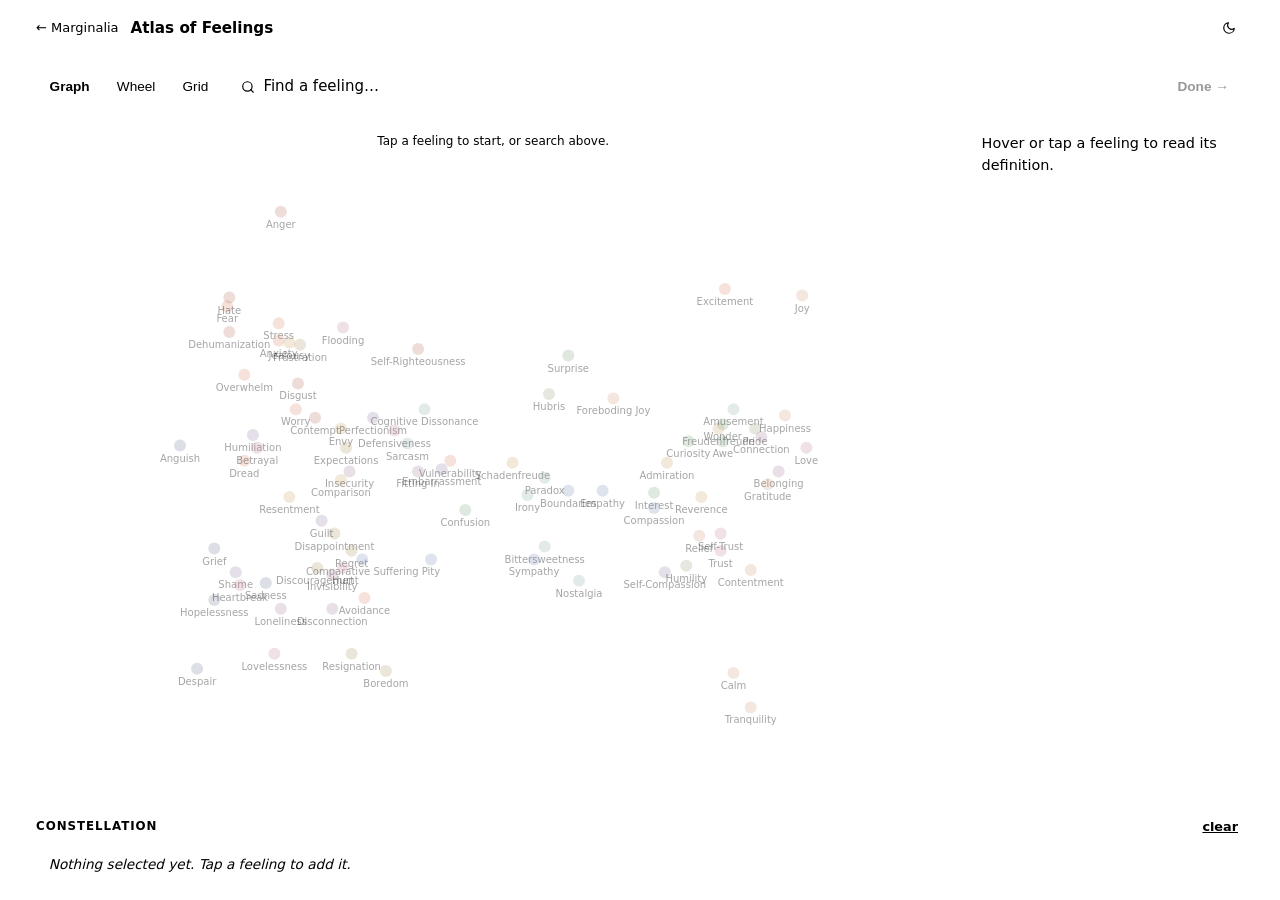
==== docs/atlas/index.html @ 87a5a922 "Add Atlas of the Heart with interactive feelings selector Atlas does not produce skills, it produces" ====
<!DOCTYPE html>
<html lang="en">
<head>
  <meta charset="utf-8">
  <meta name="viewport" content="width=device-width, initial-scale=1, viewport-fit=cover">
  <title>Atlas of Feelings — Marginalia</title>
  <link rel="stylesheet" href="https://k1monfared.github.io/site_kit/css/base.css">
  <link rel="stylesheet" href="styles.css?v=20260508b">
  <script src="https://k1monfared.github.io/site_kit/js/theme.js"></script>
</head>
<body>
  <header class="page-header">
    <div class="page-header-inner">
      <a class="back-link" href="../">&#8592; Marginalia</a>
      <span class="page-header-title">Atlas of Feelings</span>
      <button class="theme-toggle" id="theme-toggle" aria-label="Toggle theme">
        <svg class="moon-icon" width="14" height="14" viewBox="0 0 24 24" fill="none" stroke="currentColor" stroke-width="2" stroke-linecap="round" stroke-linejoin="round">
          <path d="M21 12.79A9 9 0 1 1 11.21 3 7 7 0 0 0 21 12.79z"/>
        </svg>
        <svg class="sun-icon" width="14" height="14" viewBox="0 0 24 24" fill="none" stroke="currentColor" stroke-width="2" stroke-linecap="round" stroke-linejoin="round" style="display:none">
          <circle cx="12" cy="12" r="5"/>
          <line x1="12" y1="1" x2="12" y2="3"/><line x1="12" y1="21" x2="12" y2="23"/>
          <line x1="4.22" y1="4.22" x2="5.64" y2="5.64"/><line x1="18.36" y1="18.36" x2="19.78" y2="19.78"/>
          <line x1="1" y1="12" x2="3" y2="12"/><line x1="21" y1="12" x2="23" y2="12"/>
          <line x1="4.22" y1="19.78" x2="5.64" y2="18.36"/><line x1="18.36" y1="5.64" x2="19.78" y2="4.22"/>
        </svg>
      </button>
    </div>
  </header>

  <main id="app">
    <div class="toolbar">
      <div class="view-tabs" role="tablist" aria-label="View">
        <button class="view-tab" data-view="graph" role="tab" aria-selected="true">Graph</button>
        <button class="view-tab" data-view="wheel" role="tab" aria-selected="false">Wheel</button>
        <button class="view-tab" data-view="grid"  role="tab" aria-selected="false">Grid</button>
      </div>
      <div class="search-wrap">
        <svg class="search-icon" width="14" height="14" viewBox="0 0 24 24" fill="none" stroke="currentColor" stroke-width="2" stroke-linecap="round" stroke-linejoin="round" aria-hidden="true">
          <circle cx="11" cy="11" r="8"/>
          <line x1="21" y1="21" x2="16.65" y2="16.65"/>
        </svg>
        <input id="search-input" type="search" placeholder="Find a feeling…" autocomplete="off" />
      </div>
      <button id="done-btn" class="primary-btn" disabled>Done <span aria-hidden="true">&rarr;</span></button>
    </div>

    <div class="canvas-wrap">
      <div id="canvas" class="canvas" aria-live="polite"></div>
      <aside id="definition-panel" class="definition-panel" aria-label="Feeling details">
        <div class="def-empty">Hover or tap a feeling to read its definition.</div>
      </aside>
    </div>

    <div class="tray-wrap">
      <div class="tray-label">
        <span>Constellation</span>
        <button id="clear-btn" class="text-btn" type="button">clear</button>
      </div>
      <div id="tray" class="tray"></div>
    </div>
  </main>

  <dialog id="constellation-dialog" class="constellation-dialog">
    <div class="dialog-header">
      <h2 id="constellation-title">Your constellation</h2>
      <button class="icon-btn" id="dialog-close" aria-label="Close">&times;</button>
    </div>
    <div id="constellation-canvas" class="constellation-canvas"></div>
    <div class="dialog-actions">
      <button id="copy-text-btn" class="primary-btn">Copy text</button>
      <button id="copy-link-btn" class="primary-btn">Copy link</button>
      <button id="download-png-btn" class="primary-btn">Download PNG</button>
    </div>
    <div id="dialog-status" class="dialog-status" aria-live="polite"></div>
  </dialog>

  <script src="graph-view.js?v=20260508b"></script>
  <script src="wheel-view.js?v=20260508b"></script>
  <script src="grid-view.js?v=20260508b"></script>
  <script src="constellation.js?v=20260508b"></script>
  <script src="selector.js?v=20260508b"></script>
  <script>
    (function() {
      const btn = document.getElementById('theme-toggle');
      const moonIcon = btn.querySelector('.moon-icon');
      const sunIcon = btn.querySelector('.sun-icon');
      function updateIcons() {
        const isDark = document.documentElement.getAttribute('data-theme') !== 'light';
        moonIcon.style.display = isDark ? 'block' : 'none';
        sunIcon.style.display  = isDark ? 'none'  : 'block';
      }
      btn.addEventListener('click', () => {
        const cur = document.documentElement.getAttribute('data-theme');
        if (cur === 'light') {
          document.documentElement.removeAttribute('data-theme');
          localStorage.setItem('theme', 'dark');
        } else {
          document.documentElement.setAttribute('data-theme', 'light');
          localStorage.setItem('theme', 'light');
        }
        updateIcons();
      });
      updateIcons();
    })();
  </script>
</body>
</html>
---- docs/atlas/styles.css ----
/* Atlas of Feelings — selector styles */

*, *::before, *::after { box-sizing: border-box; }

:root {
  --place-0:  #d97757; /* Uncertain or Too Much  — warm orange */
  --place-1:  #c79a52; /* Compare                — gold */
  --place-2:  #a98850; /* Things Don't Go        — amber */
  --place-3:  #6c9b6d; /* Beyond Us              — sage */
  --place-4:  #7da3a0; /* Aren't What They Seem  — teal-grey */
  --place-5:  #5a6b86; /* Hurting                — dusk blue */
  --place-6:  #6b7fb3; /* With Others            — soft blue */
  --place-7:  #846a92; /* Fall Short             — muted purple */
  --place-8:  #9a6b88; /* Search for Connection  — rose-purple */
  --place-9:  #b97384; /* Heart Is Open          — dusty rose */
  --place-10: #c98e6a; /* Life Is Good           — peach */
  --place-11: #b25d4d; /* Feel Wronged           — clay red */
  --place-12: #8a8e6a; /* Self-Assess            — olive */
  --node-stroke: var(--text);
  --node-stroke-soft: var(--text-muted);
  --backdrop-fill: var(--text-muted);
  --tray-bg: var(--header-bg);
  --panel-bg: var(--header-bg);
}

html, body {
  height: 100%;
}

body {
  font-family: system-ui, -apple-system, sans-serif;
  font-size: 15px;
  line-height: 1.5;
  color: var(--text);
  background: var(--bg);
  margin: 0;
  padding: 0;
  overscroll-behavior: none;
}

/* ── Header ── */
.page-header {
  position: sticky;
  top: 0;
  z-index: 200;
  background: var(--header-bg);
  border-bottom: 1px solid var(--border);
  height: 56px;
  display: flex;
  align-items: center;
}
.page-header-inner {
  width: 100%;
  max-width: 1240px;
  margin: 0 auto;
  padding: 0 1rem;
  display: flex;
  align-items: center;
  gap: 12px;
}
.back-link {
  color: var(--text-muted);
  text-decoration: none;
  font-size: 13px;
  flex-shrink: 0;
}
.back-link:hover { color: var(--link); }
.page-header-title {
  flex: 1;
  font-weight: 600;
  font-size: 0.95rem;
}
.theme-toggle {
  background: transparent;
  border: 1px solid var(--border);
  color: var(--text);
  padding: 5px 8px;
  border-radius: 6px;
  cursor: pointer;
  display: inline-flex;
  align-items: center;
  gap: 5px;
  font-size: 13px;
}
.theme-toggle:hover { border-color: var(--link); color: var(--link); }

/* ── Main layout ── */
#app {
  width: 100%;
  max-width: 1240px;
  margin: 0 auto;
  padding: 0 1rem;
  display: flex;
  flex-direction: column;
  height: calc(100vh - 56px);
  height: calc(100dvh - 56px);
}

.toolbar {
  display: flex;
  align-items: center;
  gap: 0.6rem;
  padding: 0.75rem 0;
  flex-wrap: wrap;
}

.view-tabs {
  display: inline-flex;
  border: 1px solid var(--border);
  border-radius: 8px;
  overflow: hidden;
  background: var(--header-bg);
}
.view-tab {
  background: transparent;
  border: 0;
  color: var(--text-muted);
  padding: 0.4rem 0.85rem;
  font-size: 0.85rem;
  font-weight: 500;
  cursor: pointer;
  border-right: 1px solid var(--border);
}
.view-tab:last-child { border-right: 0; }
.view-tab[aria-selected="true"] {
  color: var(--text);
  background: var(--bg);
  font-weight: 700;
}
.view-tab:hover { color: var(--link); }

.search-wrap {
  flex: 1;
  min-width: 180px;
  display: flex;
  align-items: center;
  gap: 0.4rem;
  border: 1px solid var(--border);
  background: var(--header-bg);
  border-radius: 8px;
  padding: 0.4rem 0.6rem;
}
.search-icon { color: var(--text-muted); flex-shrink: 0; }
#search-input {
  flex: 1;
  border: 0;
  background: transparent;
  color: var(--text);
  font: inherit;
  outline: none;
  min-width: 0;
}
#search-input::placeholder { color: var(--text-muted); }

.primary-btn {
  background: var(--text);
  color: var(--bg);
  border: 1px solid var(--text);
  border-radius: 8px;
  padding: 0.4rem 0.95rem;
  font-size: 0.85rem;
  font-weight: 600;
  cursor: pointer;
  transition: opacity 0.15s;
}
.primary-btn:disabled {
  opacity: 0.4;
  cursor: not-allowed;
}
.primary-btn:hover:not(:disabled) { opacity: 0.85; }
.text-btn {
  background: transparent;
  border: 0;
  color: var(--text-muted);
  font: inherit;
  font-size: 0.8rem;
  cursor: pointer;
  text-decoration: underline;
}
.text-btn:hover { color: var(--link); }
.icon-btn {
  background: transparent;
  border: 0;
  color: var(--text-muted);
  font-size: 1.6rem;
  line-height: 1;
  cursor: pointer;
  padding: 0 0.4rem;
}

/* ── Canvas + side panel ── */
.canvas-wrap {
  flex: 1;
  display: grid;
  grid-template-columns: 1fr 280px;
  gap: 0.85rem;
  min-height: 0;
}
.canvas {
  position: relative;
  border: 1px solid var(--border);
  border-radius: 12px;
  background: var(--header-bg);
  overflow: hidden;
  touch-action: none;
}
.canvas svg {
  width: 100%;
  height: 100%;
  display: block;
}
.canvas .empty-state {
  position: absolute;
  inset: 0;
  display: flex;
  align-items: center;
  justify-content: center;
  color: var(--text-muted);
  font-size: 0.95rem;
  text-align: center;
  padding: 2rem;
}
.canvas .empty-state span {
  max-width: 360px;
  line-height: 1.55;
}
.canvas .placeholder {
  position: absolute;
  inset: 0;
  display: flex;
  flex-direction: column;
  align-items: center;
  justify-content: center;
  color: var(--text-muted);
  text-align: center;
  font-size: 0.95rem;
  padding: 2rem;
}

.definition-panel {
  border: 1px solid var(--border);
  border-radius: 12px;
  background: var(--panel-bg);
  padding: 1rem 1.1rem;
  overflow-y: auto;
  min-height: 0;
}
.def-empty {
  color: var(--text-muted);
  font-size: 0.9rem;
}
.def-name {
  font-size: 1.25rem;
  font-weight: 700;
  margin: 0 0 0.15rem;
}
.def-place {
  font-size: 0.78rem;
  text-transform: uppercase;
  letter-spacing: 0.06em;
  color: var(--text-muted);
  margin: 0 0 0.85rem;
}
.def-body {
  font-size: 0.9rem;
  line-height: 1.55;
  color: var(--text);
  margin: 0 0 0.95rem;
}
.def-section-label {
  font-size: 0.72rem;
  font-weight: 700;
  text-transform: uppercase;
  letter-spacing: 0.07em;
  color: var(--text-muted);
  margin: 1rem 0 0.4rem;
}
.def-examples {
  font-size: 0.85rem;
  color: var(--text-muted);
  font-style: italic;
  line-height: 1.55;
  margin: 0 0 0.5rem;
}
.def-tags {
  display: flex;
  flex-wrap: wrap;
  gap: 0.35rem;
  margin-top: 0.3rem;
}
.def-tag {
  font-size: 0.78rem;
  padding: 0.16rem 0.55rem;
  border-radius: 99px;
  background: transparent;
  border: 1px solid var(--border);
  color: var(--text);
  cursor: pointer;
  font: inherit;
}
.def-tag:hover { border-color: var(--link); color: var(--link); }
.def-tag.is-variation { border-style: dashed; }
.def-actions {
  display: flex;
  gap: 0.4rem;
  margin-top: 1rem;
}
.def-actions button {
  border: 1px solid var(--border);
  background: transparent;
  color: var(--text);
  font: inherit;
  font-size: 0.8rem;
  padding: 0.35rem 0.7rem;
  border-radius: 6px;
  cursor: pointer;
}
.def-actions button:hover { border-color: var(--link); color: var(--link); }

/* ── Tray ── */
.tray-wrap {
  margin: 0.85rem 0 1rem;
}
.tray-label {
  display: flex;
  align-items: center;
  justify-content: space-between;
  font-size: 0.74rem;
  font-weight: 700;
  text-transform: uppercase;
  letter-spacing: 0.08em;
  color: var(--text-muted);
  margin-bottom: 0.45rem;
}
.tray {
  display: flex;
  flex-wrap: wrap;
  gap: 0.4rem;
  min-height: 38px;
  padding: 0.35rem 0.4rem;
  border: 1px dashed var(--border);
  border-radius: 10px;
  background: var(--tray-bg);
}
.tray:empty::before {
  content: 'Nothing selected yet. Tap a feeling to add it.';
  color: var(--text-muted);
  font-size: 0.85rem;
  font-style: italic;
  padding: 0.25rem 0.4rem;
}
.tray-chip {
  display: inline-flex;
  align-items: center;
  gap: 0.35rem;
  padding: 0.3rem 0.5rem 0.3rem 0.7rem;
  border-radius: 99px;
  font-size: 0.85rem;
  font-weight: 500;
  background: var(--bg);
  border: 1px solid var(--border);
  color: var(--text);
  cursor: pointer;
  user-select: none;
  position: relative;
}
.tray-chip::before {
  content: '';
  width: 9px;
  height: 9px;
  border-radius: 50%;
  background: var(--chip-color, var(--text-muted));
}
.tray-chip:hover { border-color: var(--link); }
.tray-chip.is-primary {
  border-color: var(--text);
  font-weight: 700;
  background: var(--header-bg);
}
.tray-chip-x {
  background: transparent;
  border: 0;
  color: var(--text-muted);
  cursor: pointer;
  font-size: 1.1rem;
  line-height: 1;
  padding: 0 0.1rem 0.05rem;
}
.tray-chip-x:hover { color: var(--text); }

/* ── Constellation dialog ── */
.constellation-dialog {
  border: 1px solid var(--border);
  background: var(--bg);
  color: var(--text);
  border-radius: 14px;
  width: min(92vw, 720px);
  padding: 1.1rem 1.3rem 1.3rem;
}
.constellation-dialog::backdrop {
  background: rgba(0,0,0,0.45);
}
.dialog-header {
  display: flex;
  align-items: center;
  justify-content: space-between;
  margin-bottom: 0.9rem;
}
.dialog-header h2 {
  margin: 0;
  font-size: 1.1rem;
}
.constellation-canvas {
  border: 1px solid var(--border);
  border-radius: 10px;
  background: var(--header-bg);
  height: 360px;
  margin-bottom: 0.85rem;
  overflow: hidden;
}
.dialog-actions {
  display: flex;
  flex-wrap: wrap;
  gap: 0.5rem;
}
.dialog-status {
  font-size: 0.85rem;
  color: var(--text-muted);
  margin-top: 0.6rem;
  min-height: 1.2em;
}

/* ── Graph view (SVG) ── */
.gv-backdrop circle { fill: var(--backdrop-fill); opacity: 0.10; }
.gv-backdrop circle.gv-back-near { opacity: 0.18; }
.gv-edge { stroke: var(--text-muted); stroke-width: 1.1; fill: none; opacity: 0.6; }
.gv-edge.gv-edge-variation { stroke-dasharray: 3 3; opacity: 0.5; }
.gv-edge.gv-edge-anchor { stroke: var(--text); opacity: 0.85; stroke-width: 1.4; }
.gv-edge.gv-edge-ghost { stroke-dasharray: 2 4; opacity: 0.45; }
.gv-node {
  cursor: pointer;
  transition: r 0.15s, opacity 0.15s;
}
.gv-node circle {
  stroke: var(--bg);
  stroke-width: 1.5;
}
.gv-node text {
  fill: var(--text);
  font-family: system-ui, sans-serif;
  font-size: 12px;
  font-weight: 500;
  pointer-events: none;
  text-anchor: middle;
}
.gv-node.gv-node-center text { font-weight: 700; font-size: 14px; }
.gv-node.gv-node-anchor text { font-weight: 600; }
.gv-node.gv-node-back  { opacity: 0.35; }
.gv-node.gv-node-back text { font-size: 10px; fill: var(--text-muted); }
.gv-node.is-hover circle { stroke-width: 3; stroke: var(--text); }
.gv-node.is-search-match circle { stroke: var(--link); stroke-width: 3; }
.gv-node.is-search-dim { opacity: 0.18; }

/* ── Wheel view (SVG) ── */
.wv-wedge { stroke: var(--bg); stroke-width: 1; cursor: pointer; }
.wv-wedge:hover { filter: brightness(1.12); }
.wv-petal-text {
  fill: var(--text);
  font-family: system-ui, sans-serif;
  font-size: 10.5px;
  pointer-events: none;
}
.wv-place-label {
  fill: var(--text);
  font-family: system-ui, sans-serif;
  font-size: 10px;
  font-weight: 700;
  text-transform: uppercase;
  letter-spacing: 0.04em;
  pointer-events: none;
}
.wv-petal-selected { stroke: var(--text); stroke-width: 2.5; }
.wv-petal-search-match { stroke: var(--link); stroke-width: 2.5; }
.wv-petal-search-dim { opacity: 0.25; }

/* ── Grid view (SVG) ── */
.gridv-axis { stroke: var(--border); stroke-width: 1; }
.gridv-axis-label {
  fill: var(--text-muted);
  font-family: system-ui, sans-serif;
  font-size: 10.5px;
  font-weight: 600;
  text-transform: uppercase;
  letter-spacing: 0.06em;
}
.gridv-dot { cursor: pointer; transition: r 0.15s; }
.gridv-dot circle { stroke: var(--bg); stroke-width: 1.5; }
.gridv-dot text {
  fill: var(--text);
  font-family: system-ui, sans-serif;
  font-size: 10.5px;
  pointer-events: none;
  text-anchor: middle;
}
.gridv-dot.is-selected circle { stroke: var(--text); stroke-width: 2.5; }
.gridv-dot.is-hover circle { stroke: var(--text); stroke-width: 3; }
.gridv-dot.is-search-match circle { stroke: var(--link); stroke-width: 2.5; }
.gridv-dot.is-search-dim { opacity: 0.2; }
.gridv-lasso { fill: var(--link); fill-opacity: 0.06; stroke: var(--link); stroke-dasharray: 4 3; stroke-width: 1; }

/* ── Responsive: narrow / phone ── */
@media (max-width: 760px) {
  #app { padding: 0 0.6rem; height: calc(100dvh - 56px); }
  .toolbar { gap: 0.4rem; }
  .view-tab { padding: 0.4rem 0.65rem; font-size: 0.8rem; }
  .canvas-wrap {
    grid-template-columns: 1fr;
    grid-template-rows: 1fr auto;
    gap: 0.6rem;
  }
  .definition-panel {
    max-height: 32vh;
    padding: 0.85rem;
  }
  .gv-node text { font-size: 11px; }
  .gv-node.gv-node-center text { font-size: 13px; }
}

@media (max-width: 480px) {
  .page-header-title { font-size: 0.85rem; }
}
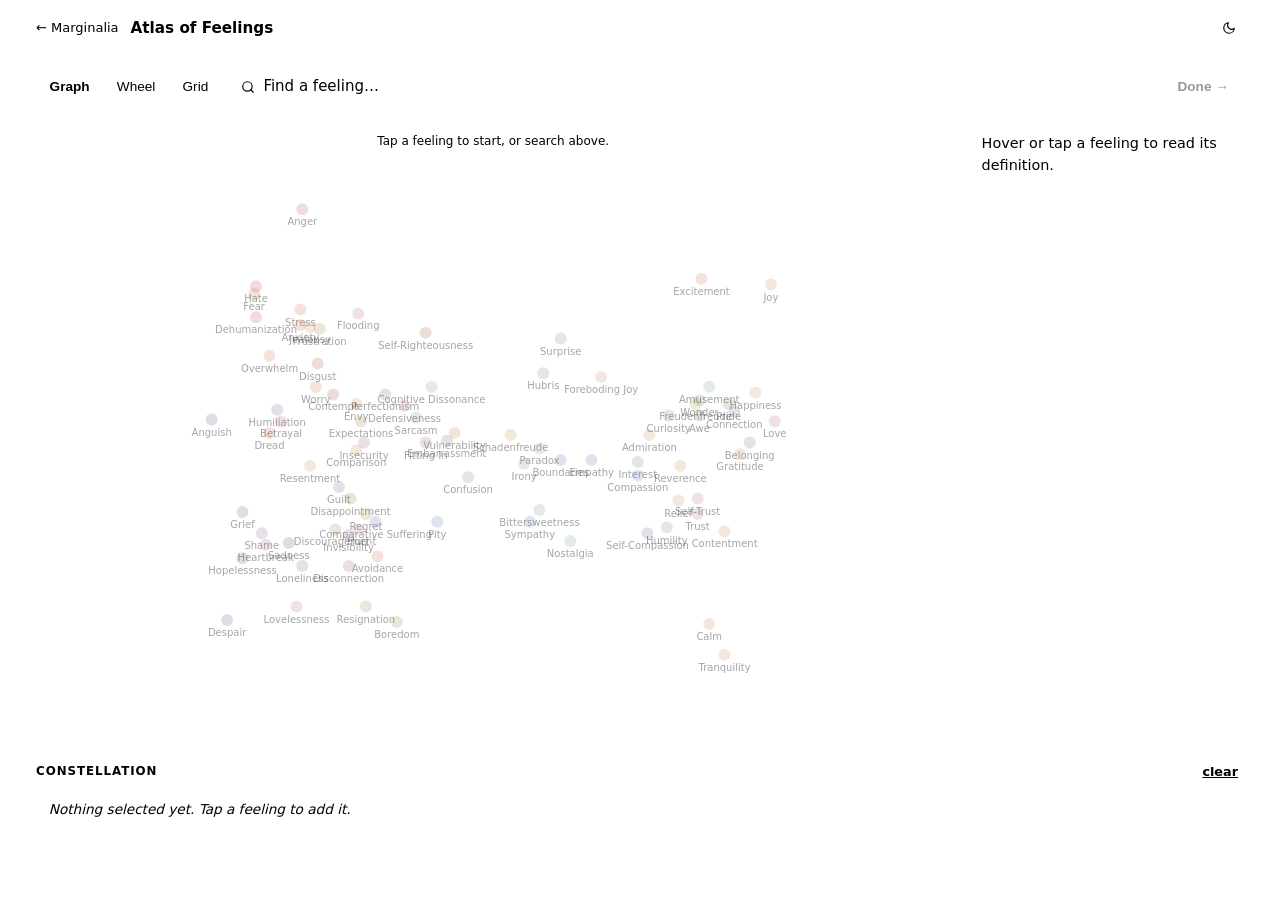
==== commit c27db360: "Make the page scrollable Two things were locking the page to the viewport:  - #app had a fixed `heig" ====
--- a/docs/atlas/index.html
+++ b/docs/atlas/index.html
@@ -5,7 +5,7 @@
   <meta name="viewport" content="width=device-width, initial-scale=1, viewport-fit=cover">
   <title>Atlas of Feelings — Marginalia</title>
   <link rel="stylesheet" href="https://k1monfared.github.io/site_kit/css/base.css">
-  <link rel="stylesheet" href="styles.css?v=20260508b">
+  <link rel="stylesheet" href="styles.css?v=20260508i">
   <script src="https://k1monfared.github.io/site_kit/js/theme.js"></script>
 </head>
 <body>
@@ -75,11 +75,11 @@
     <div id="dialog-status" class="dialog-status" aria-live="polite"></div>
   </dialog>
 
-  <script src="graph-view.js?v=20260508b"></script>
-  <script src="wheel-view.js?v=20260508b"></script>
-  <script src="grid-view.js?v=20260508b"></script>
-  <script src="constellation.js?v=20260508b"></script>
-  <script src="selector.js?v=20260508b"></script>
+  <script src="graph-view.js?v=20260508i"></script>
+  <script src="wheel-view.js?v=20260508i"></script>
+  <script src="grid-view.js?v=20260508i"></script>
+  <script src="constellation.js?v=20260508i"></script>
+  <script src="selector.js?v=20260508i"></script>
   <script>
     (function() {
       const btn = document.getElementById('theme-toggle');
--- a/docs/atlas/styles.css
+++ b/docs/atlas/styles.css
@@ -89,11 +89,11 @@
   width: 100%;
   max-width: 1240px;
   margin: 0 auto;
-  padding: 0 1rem;
+  padding: 0 1rem 1.25rem;
   display: flex;
   flex-direction: column;
-  height: calc(100vh - 56px);
-  height: calc(100dvh - 56px);
+  /* No fixed height — let the page scroll naturally. The canvas claims a
+     reasonable share of the viewport via min-height instead. */
 }
 
 .toolbar {
@@ -190,11 +190,13 @@
 
 /* ── Canvas + side panel ── */
 .canvas-wrap {
-  flex: 1;
   display: grid;
   grid-template-columns: 1fr 280px;
   gap: 0.85rem;
   min-height: 0;
+  /* Take roughly two-thirds of the viewport, then let the page scroll
+     past the tray naturally on smaller screens. */
+  min-height: 70vh;
 }
 .canvas {
   position: relative;
@@ -202,7 +204,10 @@
   border-radius: 12px;
   background: var(--header-bg);
   overflow: hidden;
-  touch-action: none;
+  /* Allow vertical page scroll on touch devices when the user pans up/down
+     across the canvas. Individual views opt back into touch-capture for drag
+     gestures (the grid view's lasso, for example). */
+  touch-action: pan-y;
 }
 .canvas svg {
   width: 100%;
@@ -467,16 +472,16 @@
 .wv-petal-text {
   fill: var(--text);
   font-family: system-ui, sans-serif;
-  font-size: 10.5px;
+  font-size: 13px;
   pointer-events: none;
 }
 .wv-place-label {
   fill: var(--text);
   font-family: system-ui, sans-serif;
-  font-size: 10px;
+  font-size: 13px;
   font-weight: 700;
   text-transform: uppercase;
-  letter-spacing: 0.04em;
+  letter-spacing: 0.06em;
   pointer-events: none;
 }
 .wv-petal-selected { stroke: var(--text); stroke-width: 2.5; }
@@ -510,16 +515,18 @@
 
 /* ── Responsive: narrow / phone ── */
 @media (max-width: 760px) {
-  #app { padding: 0 0.6rem; height: calc(100dvh - 56px); }
+  #app { padding: 0 0.6rem 1rem; }
   .toolbar { gap: 0.4rem; }
   .view-tab { padding: 0.4rem 0.65rem; font-size: 0.8rem; }
   .canvas-wrap {
     grid-template-columns: 1fr;
-    grid-template-rows: 1fr auto;
+    grid-template-rows: auto auto;
     gap: 0.6rem;
+    min-height: auto;
   }
+  .canvas { min-height: 65vh; }
   .definition-panel {
-    max-height: 32vh;
+    max-height: none;
     padding: 0.85rem;
   }
   .gv-node text { font-size: 11px; }
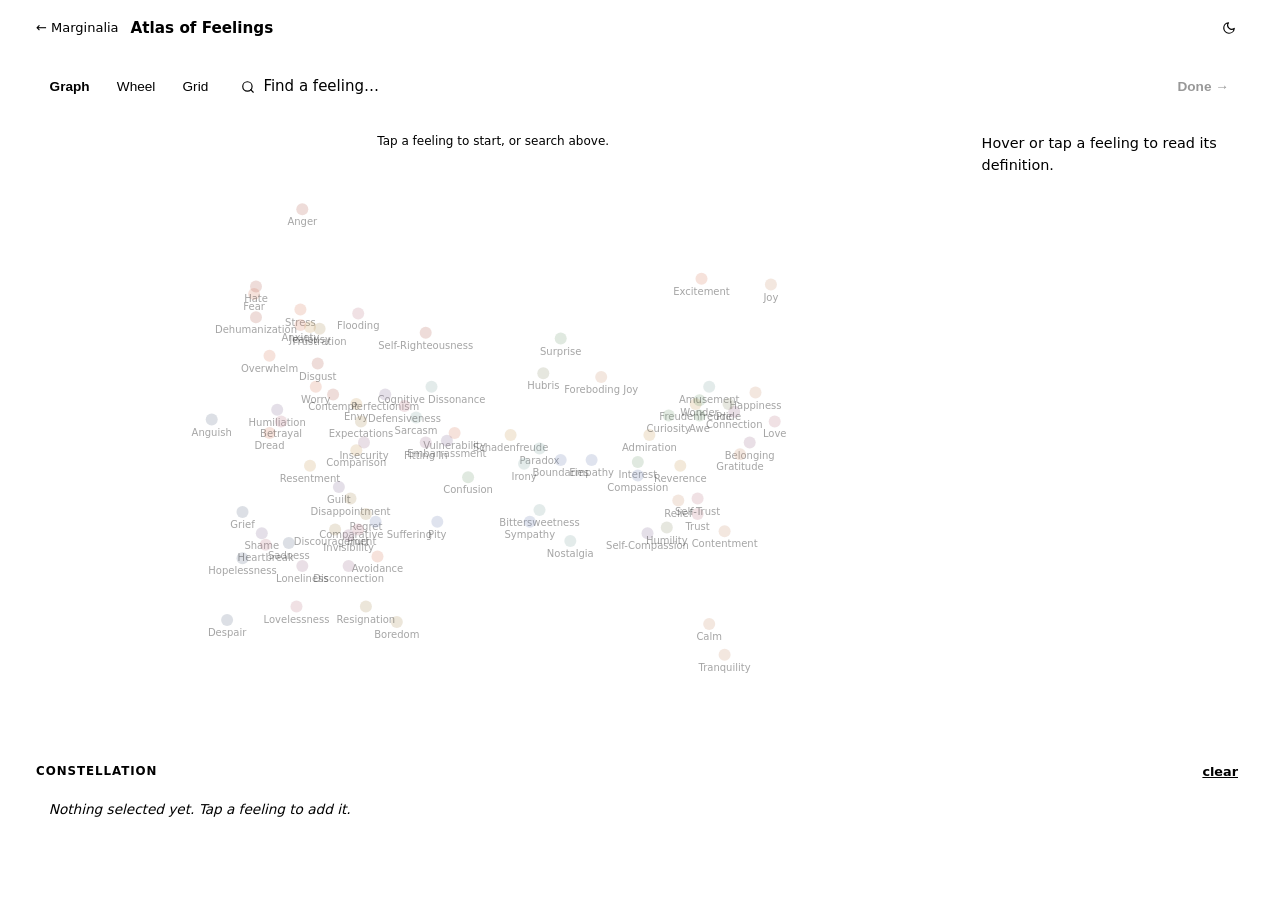
==== commit b8258e3e: "Pin canvas height so the wheel doesn't slide on hover The definition panel naturally fits its conten" ====
--- a/docs/atlas/index.html
+++ b/docs/atlas/index.html
@@ -5,7 +5,7 @@
   <meta name="viewport" content="width=device-width, initial-scale=1, viewport-fit=cover">
   <title>Atlas of Feelings — Marginalia</title>
   <link rel="stylesheet" href="https://k1monfared.github.io/site_kit/css/base.css">
-  <link rel="stylesheet" href="styles.css?v=20260508i">
+  <link rel="stylesheet" href="styles.css?v=20260508j">
   <script src="https://k1monfared.github.io/site_kit/js/theme.js"></script>
 </head>
 <body>
@@ -75,11 +75,11 @@
     <div id="dialog-status" class="dialog-status" aria-live="polite"></div>
   </dialog>
 
-  <script src="graph-view.js?v=20260508i"></script>
-  <script src="wheel-view.js?v=20260508i"></script>
-  <script src="grid-view.js?v=20260508i"></script>
-  <script src="constellation.js?v=20260508i"></script>
-  <script src="selector.js?v=20260508i"></script>
+  <script src="graph-view.js?v=20260508j"></script>
+  <script src="wheel-view.js?v=20260508j"></script>
+  <script src="grid-view.js?v=20260508j"></script>
+  <script src="constellation.js?v=20260508j"></script>
+  <script src="selector.js?v=20260508j"></script>
   <script>
     (function() {
       const btn = document.getElementById('theme-toggle');
--- a/docs/atlas/styles.css
+++ b/docs/atlas/styles.css
@@ -193,10 +193,10 @@
   display: grid;
   grid-template-columns: 1fr 280px;
   gap: 0.85rem;
-  min-height: 0;
-  /* Take roughly two-thirds of the viewport, then let the page scroll
-     past the tray naturally on smaller screens. */
-  min-height: 70vh;
+  /* Pin a stable height so hovering different feelings (which changes the
+     definition panel's content length) doesn't change the canvas size and
+     re-trigger the SVG re-render. The panel scrolls internally instead. */
+  height: 70vh;
 }
 .canvas {
   position: relative;
@@ -522,7 +522,7 @@
     grid-template-columns: 1fr;
     grid-template-rows: auto auto;
     gap: 0.6rem;
-    min-height: auto;
+    height: auto;
   }
   .canvas { min-height: 65vh; }
   .definition-panel {
